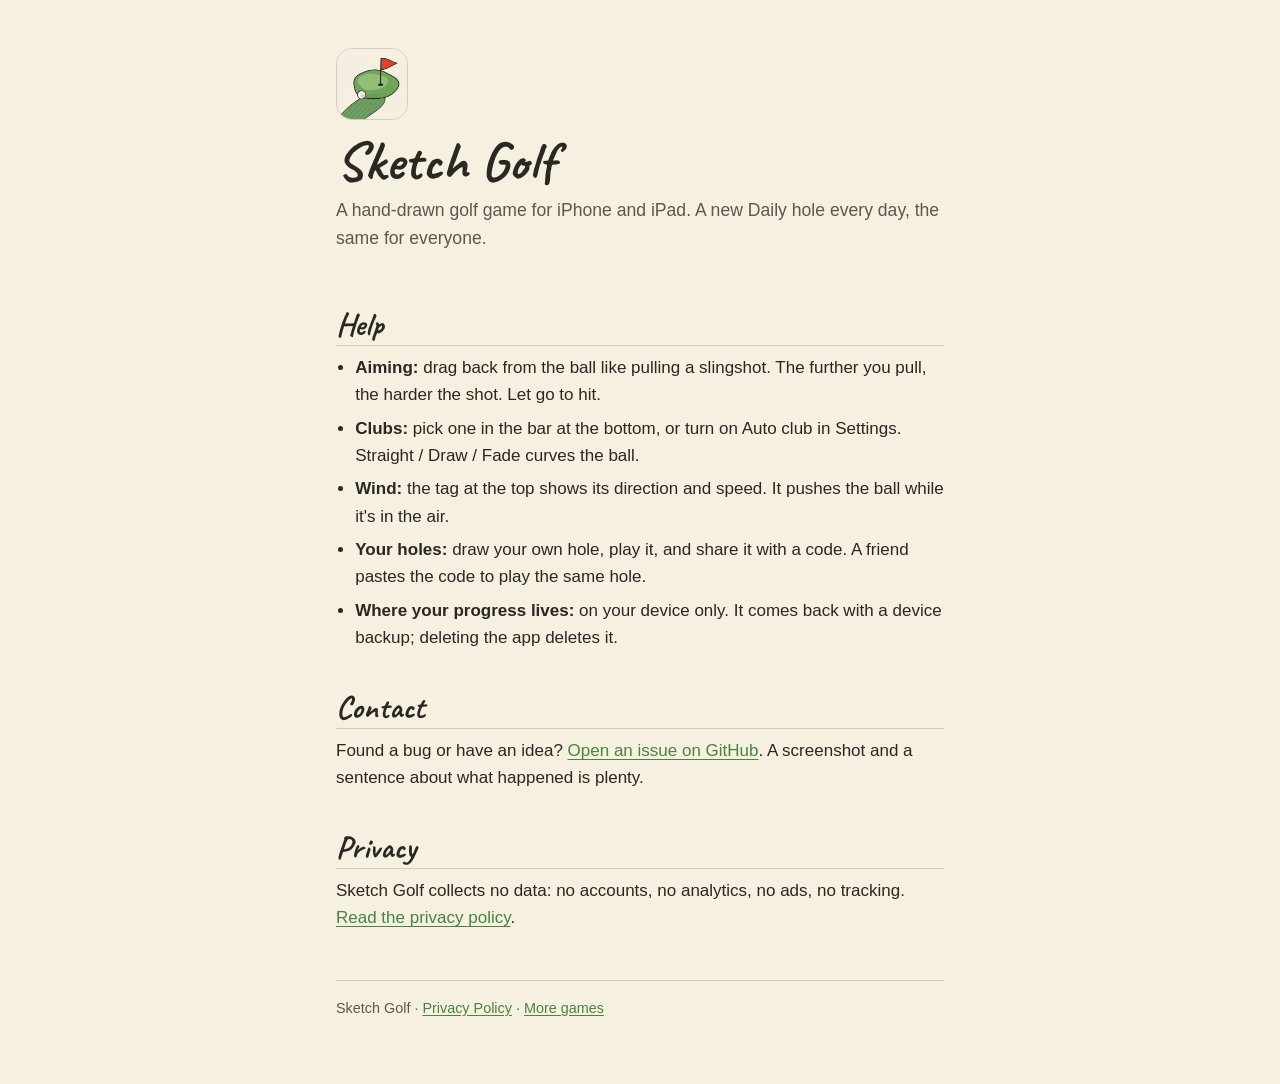
==== sketchgolf/index.html @ 10fd7660 "Sketch Golf support page and privacy policy (collects no data); games index" ====
<!doctype html>
<html lang="en">
<head>
<meta charset="utf-8">
<meta name="viewport" content="width=device-width, initial-scale=1">
<title>Sketch Golf Support</title>
<meta name="description" content="Sketch Golf: a hand-drawn golf game for iPhone and iPad. Help and contact.">
<link rel="stylesheet" href="../assets/site.css">
<link rel="icon" type="image/png" href="../assets/apple-touch-icon.png">
<link rel="apple-touch-icon" href="../assets/apple-touch-icon.png">
</head>
<body>
<main>
<div class="app">
<img src="../assets/sketchgolf-icon.png" alt="">
<div>
<h1>Sketch Golf</h1>
<p class="lede">A hand-drawn golf game for iPhone and iPad. A new Daily hole every day, the same for everyone.</p>
</div>
</div>

<h2>Help</h2>
<ul>
<li><strong>Aiming:</strong> drag back from the ball like pulling a slingshot. The further you pull, the harder the
shot. Let go to hit.</li>
<li><strong>Clubs:</strong> pick one in the bar at the bottom, or turn on Auto club in Settings. Straight / Draw /
Fade curves the ball.</li>
<li><strong>Wind:</strong> the tag at the top shows its direction and speed. It pushes the ball while it's in the
air.</li>
<li><strong>Your holes:</strong> draw your own hole, play it, and share it with a code. A friend pastes the code to
play the same hole.</li>
<li><strong>Where your progress lives:</strong> on your device only. It comes back with a device backup; deleting
the app deletes it.</li>
</ul>

<h2>Contact</h2>
<p>Found a bug or have an idea? <a href="https://github.com/FBIMoe/FBIMoe.github.io/issues">Open an issue on
GitHub</a>. A screenshot and a sentence about what happened is plenty.</p>

<h2>Privacy</h2>
<p>Sketch Golf collects no data: no accounts, no analytics, no ads, no tracking.
<a href="privacy.html">Read the privacy policy</a>.</p>

<footer>Sketch Golf · <a href="privacy.html">Privacy Policy</a> · <a href="../">More games</a></footer>
</main>
</body>
</html>
---- assets/site.css ----
/* Paper and ink, like the games. The title face (Caveat, SIL OFL 1.1) is served from this site: no third-party
   requests on any page. */
@font-face {
  font-family: "Caveat";
  src: url("Caveat.ttf") format("truetype");
  font-weight: 400 700;
  font-display: swap;
}

:root {
  --paper: #f5f0e0;
  --paper-deep: #ebe3cf;
  --ink: #2b2722;
  --ink-soft: #5f574d;
  --pencil: rgba(43, 39, 34, 0.18);
  --fairway: #48853f;
}

@media (prefers-color-scheme: dark) {
  :root {
    --paper: #1f1c18;
    --paper-deep: #2a2620;
    --ink: #efe8d6;
    --ink-soft: #b9b09e;
    --pencil: rgba(239, 232, 214, 0.2);
    --fairway: #7cbf6e;
  }
}

* { box-sizing: border-box; }

html { -webkit-text-size-adjust: 100%; }

body {
  margin: 0;
  background: var(--paper);
  color: var(--ink);
  font: 17px/1.6 -apple-system, BlinkMacSystemFont, "Segoe UI", Roboto, Helvetica, Arial, sans-serif;
}

main {
  max-width: 40rem;
  margin: 0 auto;
  padding: 3rem 1rem 4rem;
}

h1, h2 {
  font-family: "Caveat", "Marker Felt", cursive;
  font-weight: 700;
  line-height: 1.1;
  margin: 0;
}

h1 { font-size: 3.4rem; margin-bottom: 0.25rem; }

h2 {
  font-size: 2rem;
  margin: 2.4rem 0 0.5rem;
  padding-bottom: 0.2rem;
  border-bottom: 1.5px solid var(--pencil);
}

p, ul { margin: 0 0 1rem; }

ul { padding-left: 1.2rem; }

li { margin-bottom: 0.4rem; }

a { color: var(--fairway); text-underline-offset: 0.15em; }

a:focus-visible { outline: 2px solid var(--fairway); outline-offset: 2px; border-radius: 2px; }

.lede { color: var(--ink-soft); font-size: 1.1rem; }

.app {
  display: flex;
  flex-direction: column;
  gap: 0.75rem;
  margin-bottom: 1.5rem;
}

.app img {
  width: 72px;
  height: 72px;
  border-radius: 16px;
  border: 1px solid var(--pencil);
  flex: none;
}

.card {
  display: flex;
  gap: 1rem;
  align-items: center;
  padding: 1rem;
  margin-top: 1.5rem;
  background: var(--paper-deep);
  border: 1px solid var(--pencil);
  border-radius: 14px;
  color: var(--ink);
  text-decoration: none;
}

.card img { width: 64px; height: 64px; border-radius: 14px; flex: none; }

.card strong { font-family: "Caveat", cursive; font-size: 1.9rem; line-height: 1; display: block; }

.card span { color: var(--ink-soft); }

.short {
  background: var(--paper-deep);
  border: 1px solid var(--pencil);
  border-radius: 14px;
  padding: 1rem 1.2rem;
  margin: 1.5rem 0;
}

.short p:last-child { margin-bottom: 0; }

nav { margin-bottom: 2rem; font-size: 0.95rem; }

footer {
  margin-top: 3rem;
  padding-top: 1rem;
  border-top: 1.5px solid var(--pencil);
  color: var(--ink-soft);
  font-size: 0.9rem;
}
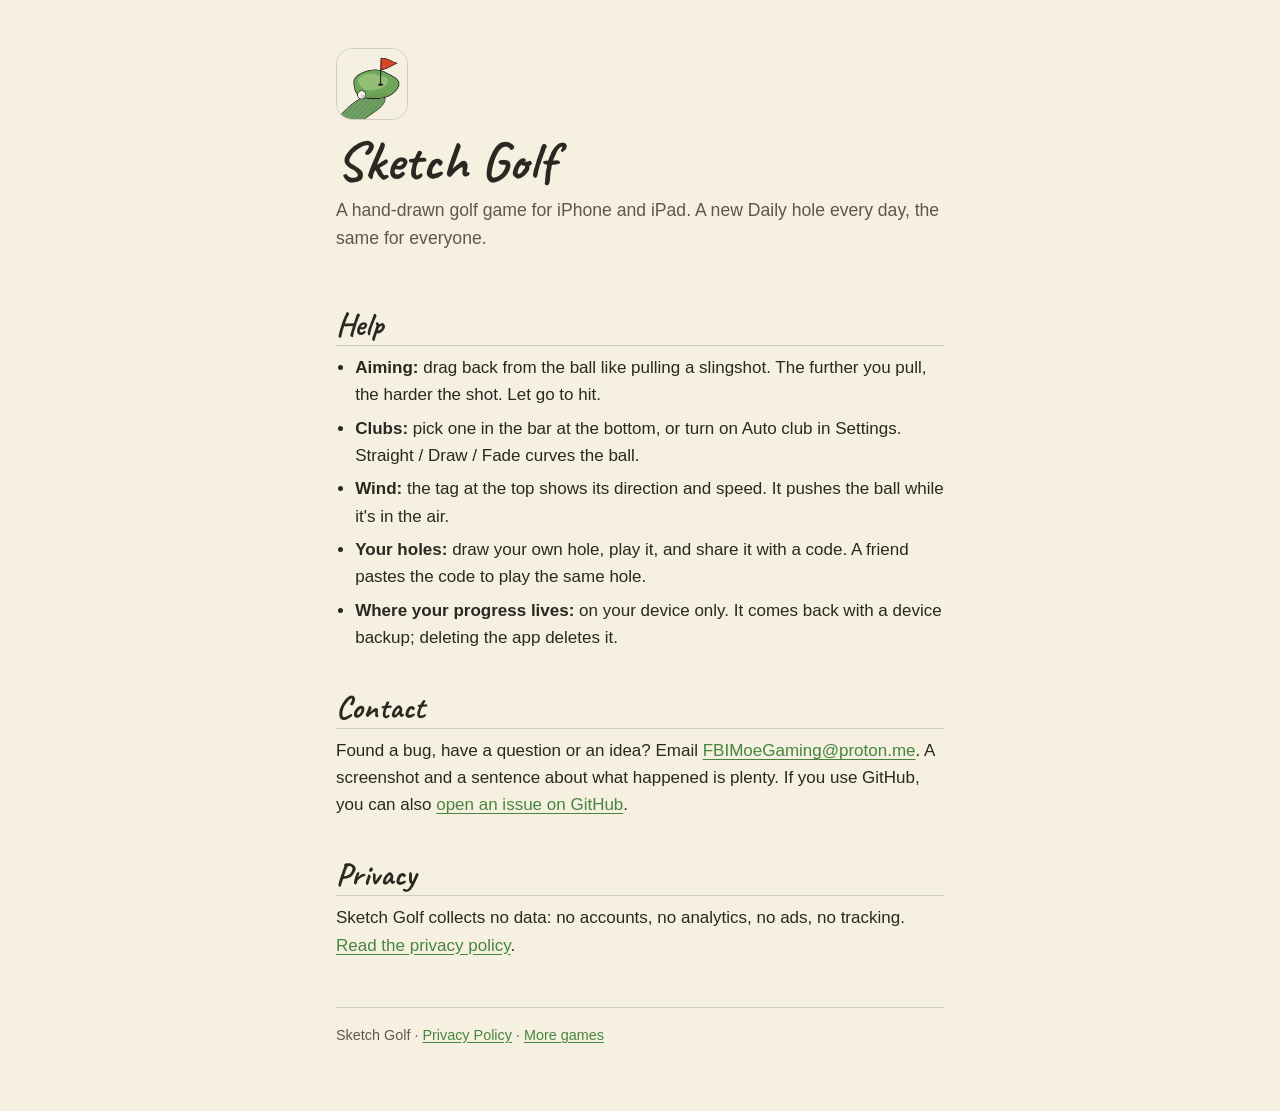
==== commit 76c443d9: "Sketch Golf: contact by email (FBIMoeGaming@proton.me); GitHub Issues as a second option" ====
--- a/sketchgolf/index.html
+++ b/sketchgolf/index.html
@@ -34,8 +34,8 @@
 </ul>
 
 <h2>Contact</h2>
-<p>Found a bug or have an idea? <a href="https://github.com/FBIMoe/FBIMoe.github.io/issues">Open an issue on
-GitHub</a>. A screenshot and a sentence about what happened is plenty.</p>
+<p>Found a bug, have a question or an idea? Email <a href="mailto:FBIMoeGaming@proton.me">FBIMoeGaming@proton.me</a>. A screenshot and a sentence about what happened is
+plenty. If you use GitHub, you can also <a href="https://github.com/FBIMoe/FBIMoe.github.io/issues">open an issue on GitHub</a>.</p>
 
 <h2>Privacy</h2>
 <p>Sketch Golf collects no data: no accounts, no analytics, no ads, no tracking.
